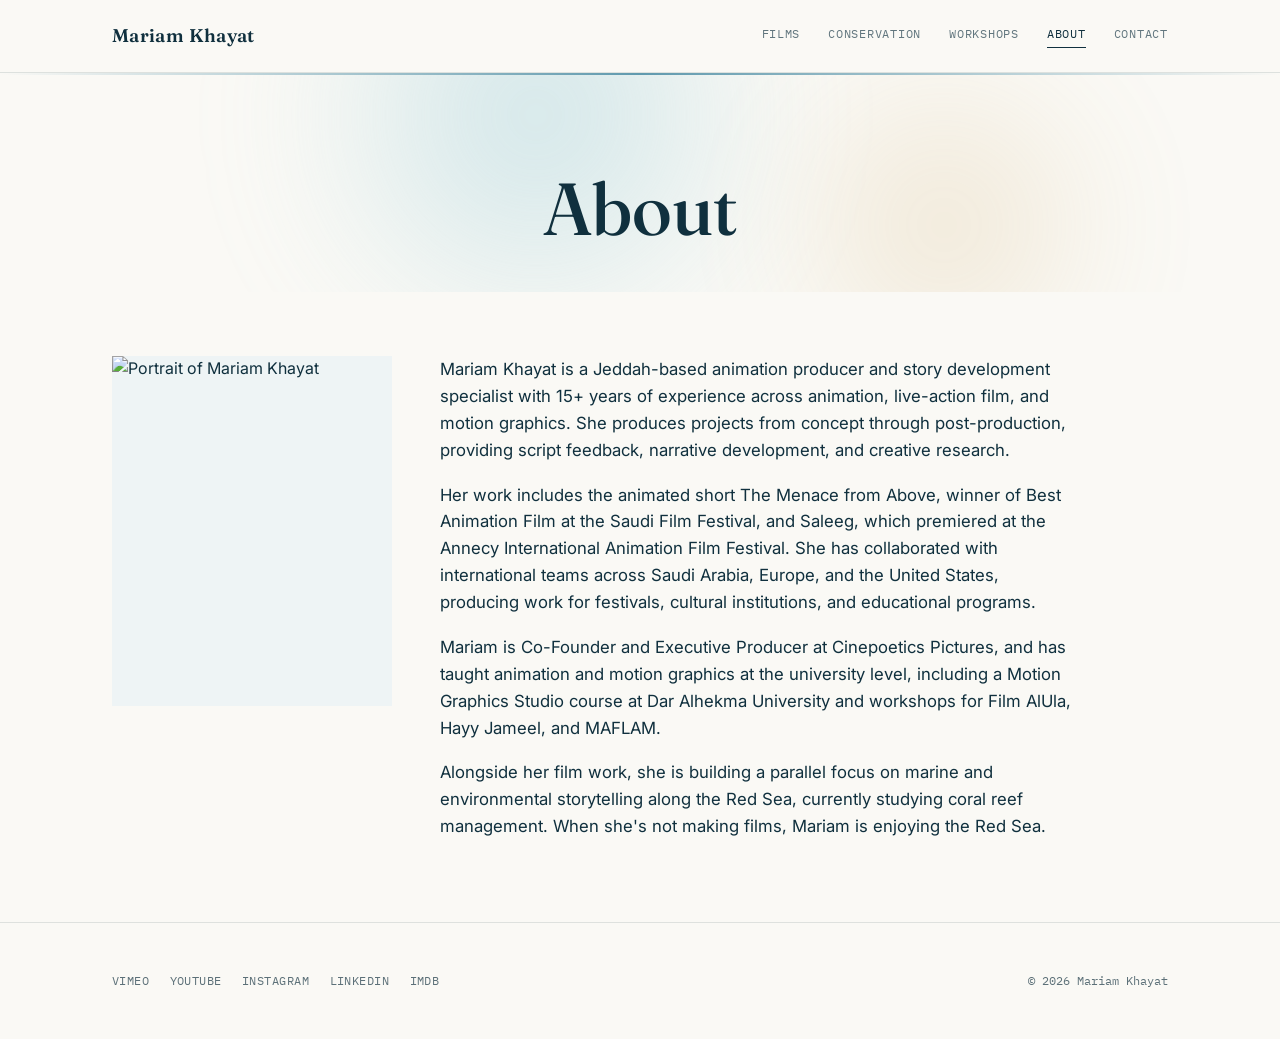
==== about.html @ 5240c720 "Add files via upload" ====
<!DOCTYPE html>
<html lang="en">
<head>
<meta charset="UTF-8">
<meta name="viewport" content="width=device-width, initial-scale=1">
<title>About — Mariam Khayat</title>
<link rel="preconnect" href="https://fonts.googleapis.com">
<link href="https://fonts.googleapis.com/css2?family=Fraunces:ital,opsz,wght@0,9..144,400;0,9..144,500;0,9..144,600;1,9..144,500&family=Inter:wght@400;500;600&family=IBM+Plex+Mono:wght@400;500&display=swap" rel="stylesheet">
<link rel="stylesheet" href="style.css">
</head>
<body>

<nav class="site-nav">
  <div class="wrap">
    <a href="index.html" class="name">Mariam Khayat</a>
    <div class="links">
      <a href="films.html" class="track-film">Films</a>
      <a href="conservation.html" class="track-cons">Conservation</a>
      <a href="workshops.html">Workshops</a>
      <a href="about.html" aria-current="page">About</a>
      <a href="contact.html">Contact</a>
    </div>
  </div>
</nav>
<div class="horizon"></div>

<header class="hero" style="padding-bottom:16px;">
  <div class="wrap">
    <h1>About</h1>
  </div>
</header>

<section class="block tight">
  <div class="wrap">
    <div style="display:grid; grid-template-columns: 280px 1fr; gap:48px; align-items:start;">
      <div style="aspect-ratio:4/5; background:var(--bg-alt); overflow:hidden;">
        <img src="portrait.jpg" alt="Portrait of Mariam Khayat" style="width:100%; height:100%; object-fit:cover;">
      </div>
      <div class="bio-body">
        <p>Mariam Khayat is a Jeddah-based animation producer and story development specialist with 15+ years of experience across animation, live-action film, and motion graphics. She produces projects from concept through post-production, providing script feedback, narrative development, and creative research.</p>
        <p>Her work includes the animated short The Menace from Above, winner of Best Animation Film at the Saudi Film Festival, and Saleeg, which premiered at the Annecy International Animation Film Festival. She has collaborated with international teams across Saudi Arabia, Europe, and the United States, producing work for festivals, cultural institutions, and educational programs.</p>
        <p>Mariam is Co-Founder and Executive Producer at Cinepoetics Pictures, and has taught animation and motion graphics at the university level, including a Motion Graphics Studio course at Dar Alhekma University and workshops for Film AlUla, Hayy Jameel, and MAFLAM.</p>
        <p>Alongside her film work, she is building a parallel focus on marine and environmental storytelling along the Red Sea, currently studying coral reef management. When she's not making films, Mariam is enjoying the Red Sea.</p>
      </div>
    </div>
  </div>
</section>

<footer>
  <div class="wrap">
    <div class="socials">
      <a href="https://vimeo.com/mariamkhayat">Vimeo</a>
      <a href="https://www.youtube.com/user/MarmarKhayat">YouTube</a>
      <a href="https://www.instagram.com/markhayat/">Instagram</a>
      <a href="https://www.linkedin.com/in/mariamkhayat/">LinkedIn</a>
      <a href="http://www.imdb.com/name/nm8464386/">IMDb</a>
    </div>
    <div class="copy">&copy; 2026 Mariam Khayat</div>
  </div>
</footer>

</body>
</html>
---- style.css ----
/* ============================================================
   Mariam Khayat — design tokens, v2 (light / sea-layered)
   Moved off the dark night-sea theme to a bright, white-forward
   palette in shades of sea blue, per direct feedback. Keeps the
   dual-track structure and the horizon-line signature, adds
   layered soft-light "through water" glows behind the hero for
   depth instead of flat color, and a slot for a real film still
   (TMFA) as the hero's anchor image.
   ============================================================ */

:root {
  --bg: #faf9f5;            /* warm white, primary background */
  --bg-alt: #eef4f5;        /* pale sea tint, alternate sections */
  --ink: #10303e;           /* deep sea-navy, primary text */
  --ink-dim: #5c7078;       /* muted secondary text */
  --sea-deep: #1c5770;      /* primary blue accent */
  --sea-mid: #4f8fa6;       /* mid blue, layered glows / links */
  --sea-glow: #a9d4de;      /* pale glow accent for depth layers */
  --gold: #c9a15a;          /* AlUla gold — sparing accent */
  --coral: #b5573f;         /* film/director track accent */
  --seagrass: #4b7d68;      /* conservation track accent */
  --line: rgba(16,48,62,0.12);
  --radius: 2px;

  --font-display: "Fraunces", "Iowan Old Style", serif;
  --font-body: "Inter", -apple-system, sans-serif;
  --font-mono: "IBM Plex Mono", monospace;
}

* { box-sizing: border-box; }

html { scroll-behavior: smooth; }

@media (prefers-reduced-motion: reduce) {
  html { scroll-behavior: auto; }
  * { animation-duration: 0.001ms !important; transition-duration: 0.001ms !important; }
}

body {
  margin: 0;
  background: var(--bg);
  color: var(--ink);
  font-family: var(--font-body);
  font-size: 16px;
  line-height: 1.6;
  -webkit-font-smoothing: antialiased;
}

a { color: inherit; text-decoration: none; }
img { max-width: 100%; display: block; }

.wrap {
  max-width: 1120px;
  margin: 0 auto;
  padding: 0 32px;
}

/* ---------- Nav ---------- */

.site-nav {
  position: sticky;
  top: 0;
  z-index: 50;
  background: rgba(250,249,245,0.88);
  backdrop-filter: blur(6px);
  border-bottom: 1px solid var(--line);
}

.site-nav .wrap {
  display: flex;
  align-items: center;
  justify-content: space-between;
  height: 72px;
}

.site-nav .name {
  font-family: var(--font-display);
  font-size: 1.15rem;
  font-weight: 600;
  letter-spacing: 0.02em;
  color: var(--ink);
}

.site-nav .links {
  display: flex;
  gap: 28px;
  font-family: var(--font-mono);
  font-size: 0.78rem;
  letter-spacing: 0.06em;
  text-transform: uppercase;
}

.site-nav .links a {
  opacity: 0.65;
  color: var(--ink);
  border-bottom: 1px solid transparent;
  padding-bottom: 4px;
  transition: opacity 0.2s, border-color 0.2s;
}

.site-nav .links a:hover,
.site-nav .links a[aria-current="page"] {
  opacity: 1;
  border-color: currentColor;
}

.site-nav .links a.track-film:hover, .site-nav .links a.track-film[aria-current="page"] { color: var(--coral); }
.site-nav .links a.track-cons:hover, .site-nav .links a.track-cons[aria-current="page"] { color: var(--seagrass); }

/* ---------- Horizon signature ---------- */

.horizon {
  position: relative;
  height: 2px;
  background: linear-gradient(90deg, transparent, var(--sea-mid), transparent);
  margin: 0 auto;
  width: 100%;
  opacity: 0.9;
}

.horizon.tone-film { background: linear-gradient(90deg, transparent, var(--coral), transparent); }
.horizon.tone-cons { background: linear-gradient(90deg, transparent, var(--seagrass), transparent); }

/* ---------- Hero ---------- */

.hero {
  position: relative;
  padding: 96px 0 72px;
  text-align: center;
  overflow: hidden;
}

/* Soft layered glows behind the hero, like light through shallow
   water — this is the "not flat, has depth" element, done as
   static layered gradients rather than motion. */
.hero::before,
.hero::after {
  content: "";
  position: absolute;
  border-radius: 50%;
  filter: blur(60px);
  z-index: 0;
  pointer-events: none;
}

.hero::before {
  width: 520px; height: 520px;
  background: radial-gradient(circle, var(--sea-glow) 0%, transparent 70%);
  top: -220px; left: 50%;
  transform: translateX(-70%);
  opacity: 0.55;
}

.hero::after {
  width: 380px; height: 380px;
  background: radial-gradient(circle, var(--gold) 0%, transparent 70%);
  top: -40px; left: 50%;
  transform: translateX(30%);
  opacity: 0.22;
}

.hero .wrap { position: relative; z-index: 1; }

.hero .eyebrow {
  font-family: var(--font-mono);
  font-size: 0.75rem;
  letter-spacing: 0.14em;
  text-transform: uppercase;
  color: var(--ink-dim);
  margin-bottom: 22px;
}

.hero h1 {
  font-family: var(--font-display);
  font-weight: 500;
  font-size: clamp(2.6rem, 6vw, 4.6rem);
  line-height: 1.02;
  margin: 0 0 30px;
  color: var(--ink);
}

.split-tagline {
  display: flex;
  justify-content: center;
  align-items: center;
  gap: 22px;
  flex-wrap: wrap;
  font-family: var(--font-mono);
  font-size: 0.85rem;
  letter-spacing: 0.04em;
  color: var(--ink-dim);
}

.split-tagline .sep { color: var(--gold); }

/* ---------- Hero anchor image (film still) ---------- */

.hero-image {
  position: relative;
  z-index: 1;
  margin: 44px auto 0;
  max-width: 980px;
  aspect-ratio: 21/9;
  border-radius: 3px;
  overflow: hidden;
  box-shadow: 0 40px 80px -24px rgba(16,48,62,0.4);
  background: linear-gradient(135deg, var(--sea-deep), var(--sea-mid));
}

@media (max-width: 1040px) {
  .hero-image { max-width: 92%; }
}

.hero-image img {
  width: 100%; height: 100%;
  object-fit: cover;
}

.hero-image .placeholder-note {
  position: absolute;
  inset: 0;
  display: flex;
  align-items: center;
  justify-content: center;
  font-family: var(--font-mono);
  font-size: 0.75rem;
  letter-spacing: 0.05em;
  color: rgba(255,255,255,0.85);
  text-align: center;
  padding: 24px;
}

/* ---------- Track cards ---------- */

.tracks {
  position: relative;
  z-index: 1;
  display: grid;
  grid-template-columns: 1fr 1fr;
  gap: 1px;
  background: var(--line);
  margin-top: 64px;
  border: 1px solid var(--line);
}

@media (max-width: 720px) {
  .tracks { grid-template-columns: 1fr; }
}

.track-card {
  background: var(--bg);
  padding: 48px 40px;
  transition: background 0.25s;
}

.track-card:hover { background: var(--bg-alt); }

.track-card .label {
  font-family: var(--font-mono);
  font-size: 0.72rem;
  letter-spacing: 0.12em;
  text-transform: uppercase;
  margin-bottom: 14px;
}

.track-card.film .label { color: var(--coral); }
.track-card.cons .label { color: var(--seagrass); }

.track-card h2 {
  font-family: var(--font-display);
  font-size: 1.7rem;
  font-weight: 500;
  margin: 0 0 14px;
  color: var(--ink);
}

.track-card.film h2 { font-style: italic; }

.track-card p {
  color: var(--ink-dim);
  font-size: 0.95rem;
  margin: 0 0 20px;
}

.track-card.cons p { font-family: var(--font-body); }
.track-card.film p { font-family: var(--font-display); font-size: 1.02rem; line-height: 1.55; }

.track-card .go {
  font-family: var(--font-mono);
  font-size: 0.78rem;
  letter-spacing: 0.05em;
}

.track-card.film .go { color: var(--coral); }
.track-card.cons .go { color: var(--seagrass); }

/* ---------- Sections ---------- */

section.block { padding: 96px 0; }
section.block.tight { padding: 64px 0; }
section.block.paper { background: var(--bg-alt); }

.kicker {
  font-family: var(--font-mono);
  font-size: 0.75rem;
  letter-spacing: 0.12em;
  text-transform: uppercase;
  color: var(--ink-dim);
  margin-bottom: 18px;
}

h2.section-title {
  font-family: var(--font-display);
  font-weight: 500;
  font-size: clamp(1.7rem, 3.4vw, 2.3rem);
  margin: 0 0 28px;
  max-width: 720px;
  color: var(--ink);
}

.bio-body {
  max-width: 640px;
  font-size: 1.05rem;
}

.bio-body p { margin: 0 0 18px; }

/* ---------- Credits / lists ---------- */

.credit-row {
  display: flex;
  justify-content: space-between;
  align-items: baseline;
  gap: 24px;
  padding: 22px 0;
  border-top: 1px solid var(--line);
}

.credit-row:last-child { border-bottom: 1px solid var(--line); }

.credit-row .title {
  font-family: var(--font-display);
  font-size: 1.2rem;
  color: var(--ink);
}

.credit-row .title a {
  color: var(--ink);
  border-bottom: 1px solid var(--coral);
  transition: color 0.2s;
}

.credit-row .title a:hover { color: var(--coral); }

.credit-row .meta {
  font-family: var(--font-mono);
  font-size: 0.78rem;
  letter-spacing: 0.03em;
  color: var(--ink-dim);
  white-space: nowrap;
}

/* ---------- Video grid ---------- */

.video-grid {
  display: grid;
  grid-template-columns: repeat(auto-fit, minmax(280px, 1fr));
  gap: 28px;
  margin-top: 36px;
}

.video-card { border: 1px solid var(--line); background: var(--bg); }
.video-card .frame {
  aspect-ratio: 16/9;
  background: var(--bg-alt);
  position: relative;
  overflow: hidden;
}
.video-card iframe { width: 100%; height: 100%; border: 0; }

.video-card .cap {
  padding: 16px 18px;
  font-family: var(--font-mono);
  font-size: 0.78rem;
  color: var(--ink-dim);
  letter-spacing: 0.02em;
}

/* ---------- Footer ---------- */

footer {
  border-top: 1px solid var(--line);
  padding: 48px 0;
}

footer .wrap {
  display: flex;
  justify-content: space-between;
  align-items: center;
  flex-wrap: wrap;
  gap: 20px;
}

footer .socials {
  display: flex;
  gap: 20px;
  font-family: var(--font-mono);
  font-size: 0.78rem;
  letter-spacing: 0.04em;
  text-transform: uppercase;
  color: var(--ink-dim);
}

footer .socials a:hover { color: var(--sea-deep); }

footer .copy {
  font-family: var(--font-mono);
  font-size: 0.72rem;
  color: var(--ink-dim);
}

/* ---------- Visual film cards ---------- */

.film-grid {
  display: grid;
  grid-template-columns: repeat(auto-fit, minmax(300px, 1fr));
  gap: 32px;
  margin-top: 12px;
}

.film-card {
  border: 1px solid var(--line);
  background: var(--bg);
}

.film-card .thumb {
  aspect-ratio: 3/4;
  background: linear-gradient(135deg, var(--sea-deep), var(--sea-mid));
  overflow: hidden;
}

.film-grid.compact .thumb { aspect-ratio: 16/9; }

.film-card .thumb img {
  width: 100%; height: 100%;
  object-fit: cover;
}

.film-card .body { padding: 20px 22px 22px; }

.film-card h3 {
  font-family: var(--font-display);
  font-size: 1.3rem;
  font-weight: 500;
  margin: 0 0 8px;
  color: var(--ink);
}

.film-card h3 a { color: var(--ink); }
.film-card h3 a:hover { color: var(--coral); }

.film-card p {
  color: var(--ink-dim);
  font-size: 0.92rem;
  margin: 0 0 18px;
}

.film-card .actions {
  display: flex;
  flex-wrap: wrap;
  gap: 10px;
}

.film-card .actions a {
  font-family: var(--font-mono);
  font-size: 0.7rem;
  letter-spacing: 0.05em;
  text-transform: uppercase;
  border: 1px solid var(--ink);
  padding: 8px 14px;
  color: var(--ink);
  transition: background 0.2s, color 0.2s;
}

.film-card .actions a:hover { background: var(--ink); color: var(--bg); }
.film-card .actions a.netflix:hover { background: var(--coral); color: var(--bg); border-color: var(--coral); }

.film-card .hint {
  display: block;
  font-family: var(--font-mono);
  font-size: 0.7rem;
  letter-spacing: 0.04em;
  color: var(--coral);
  margin: -4px 0 14px;
}

.film-card .hint:hover { text-decoration: underline; }

/* ---------- In-page jump nav ---------- */

.jump-nav {
  display: flex;
  flex-wrap: wrap;
  gap: 24px;
  font-family: var(--font-mono);
  font-size: 0.75rem;
  letter-spacing: 0.05em;
  text-transform: uppercase;
  color: var(--ink-dim);
  padding: 18px 0;
  border-top: 1px solid var(--line);
  border-bottom: 1px solid var(--line);
}

.jump-nav a:hover { color: var(--coral); }

/* ---------- Compact award/festival lists ---------- */

ul.compact-list {
  columns: 2;
  column-gap: 32px;
  margin: 12px 0 0;
  padding: 0;
  list-style: none;
}

ul.compact-list li {
  font-size: 0.85rem;
  line-height: 1.5;
  color: var(--ink-dim);
  padding: 6px 0;
  border-bottom: 1px solid var(--line);
  break-inside: avoid;
}

ul.compact-list li strong { color: var(--ink); font-weight: 500; }

@media (max-width: 640px) {
  ul.compact-list { columns: 1; }
}

/* ---------- Compact producer card grid ---------- */

.film-grid.compact { grid-template-columns: repeat(auto-fit, minmax(200px, 1fr)); gap: 20px; }
.film-grid.compact .body { padding: 12px 14px 14px; }
.film-grid.compact h3 { font-size: 1rem; }
.film-grid.compact p { font-size: 0.8rem; margin-bottom: 10px; }
.film-grid.compact .actions a { font-size: 0.65rem; padding: 6px 10px; }

/* ---------- Pointer card (links Films → Workshops page) ---------- */

.pointer-card {
  border: 1px solid var(--line);
  background: var(--bg-alt);
  padding: 28px 32px;
  display: flex;
  justify-content: space-between;
  align-items: center;
  gap: 20px;
  flex-wrap: wrap;
}

.pointer-card h3 {
  font-family: var(--font-display);
  font-size: 1.1rem;
  margin: 0 0 6px;
  color: var(--ink);
}

.pointer-card p { margin: 0; color: var(--ink-dim); font-size: 0.9rem; }

.pill-list {
  display: flex;
  flex-wrap: wrap;
  gap: 10px;
  margin-top: 8px;
}

.pill {
  border: 1px solid var(--line);
  padding: 7px 14px;
  font-family: var(--font-mono);
  font-size: 0.75rem;
  color: var(--ink-dim);
}

/* ---------- Workshop cards (image + description) ---------- */

.workshop-card {
  display: grid;
  grid-template-columns: 220px 1fr;
  gap: 24px;
  margin-bottom: 36px;
  align-items: start;
}

@media (max-width: 640px) {
  .workshop-card { grid-template-columns: 1fr; }
}

.workshop-card .thumb {
  aspect-ratio: 4/3;
  background: var(--bg-alt);
  overflow: hidden;
}

.workshop-card .thumb img {
  width: 100%; height: 100%;
  object-fit: cover;
}

.workshop-card h3 {
  font-family: var(--font-display);
  font-size: 1.15rem;
  font-weight: 500;
  margin: 0 0 6px;
  color: var(--ink);
}

.workshop-card .org {
  font-family: var(--font-mono);
  font-size: 0.72rem;
  letter-spacing: 0.05em;
  text-transform: uppercase;
  color: var(--seagrass);
  margin-bottom: 10px;
}

.workshop-card p {
  color: var(--ink-dim);
  font-size: 0.92rem;
  margin: 0;
}

/* ---------- Compact festival/awards list ---------- */

.fest-compact {
  display: grid;
  grid-template-columns: 1fr 1fr;
  gap: 2px 28px;
  margin-top: 8px;
}

@media (max-width: 640px) {
  .fest-compact { grid-template-columns: 1fr; }
}

.fest-compact .row {
  display: flex;
  justify-content: space-between;
  gap: 12px;
  padding: 6px 0;
  border-bottom: 1px solid var(--line);
  font-size: 0.82rem;
}

.fest-compact .row .meta {
  font-family: var(--font-mono);
  font-size: 0.7rem;
  color: var(--ink-dim);
  white-space: nowrap;
}

/* ---------- Spotlight section (Games / Workshops) ---------- */

.spotlight {
  background: linear-gradient(180deg, var(--bg-alt), var(--bg));
  border-top: 3px solid var(--gold);
  border-bottom: 3px solid var(--gold);
}

.btn {
  display: inline-block;
  border: 1px solid currentColor;
  padding: 12px 22px;
  font-family: var(--font-mono);
  font-size: 0.78rem;
  letter-spacing: 0.06em;
  text-transform: uppercase;
  color: var(--ink);
  transition: background 0.2s, color 0.2s;
}

.btn.gold:hover { background: var(--gold); color: var(--bg); }
.btn.coral:hover { background: var(--coral); color: var(--bg); }
.btn.seagrass:hover { background: var(--seagrass); color: var(--bg); }
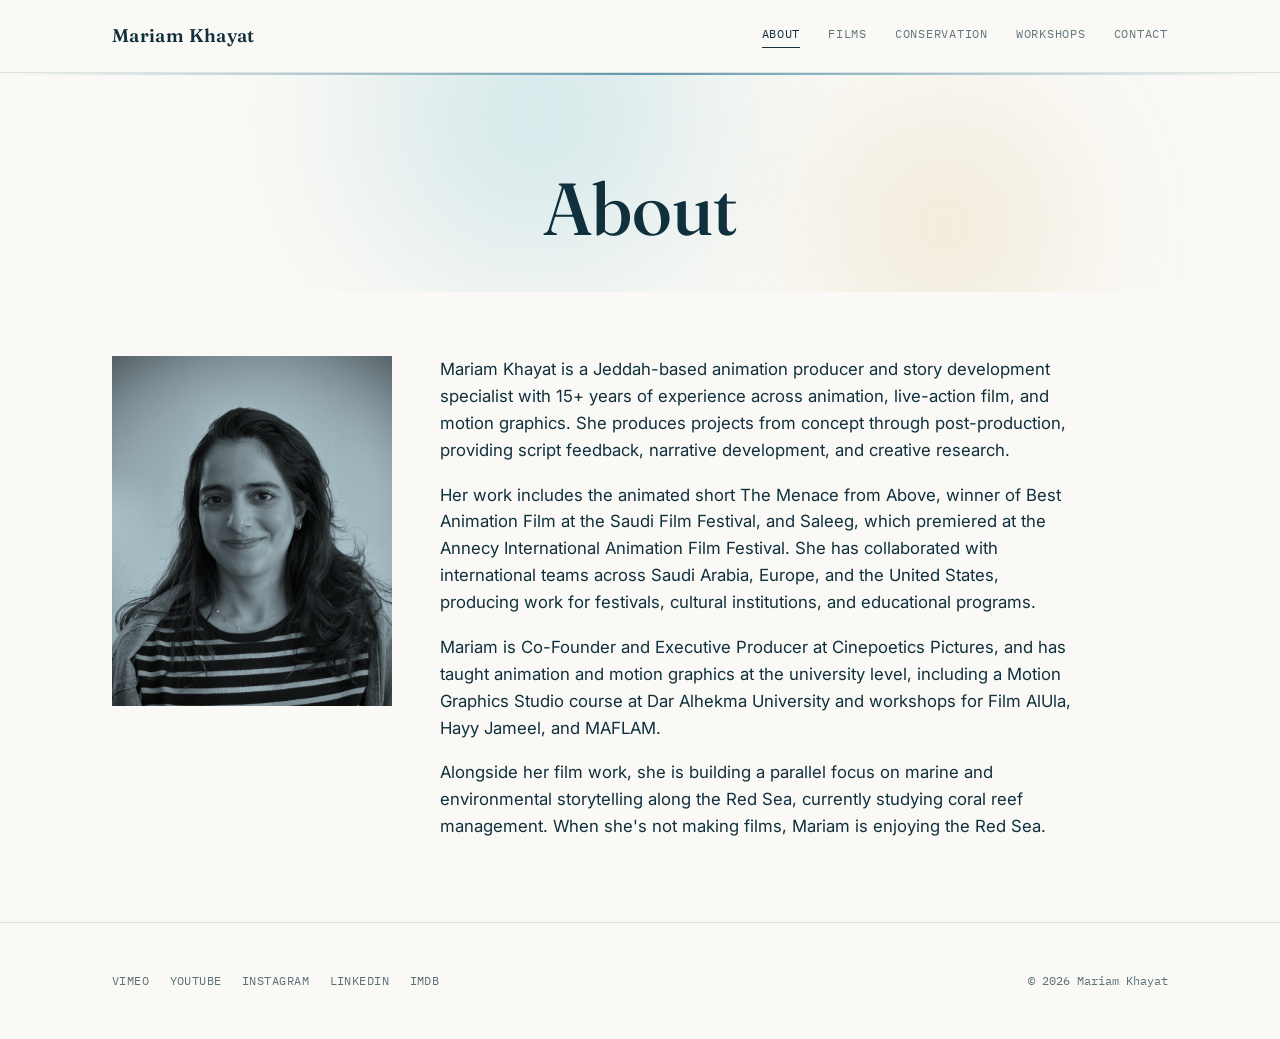
==== commit 3c1d77b1: "Add files via upload" ====
--- a/about.html
+++ b/about.html
@@ -14,10 +14,10 @@
   <div class="wrap">
     <a href="index.html" class="name">Mariam Khayat</a>
     <div class="links">
+      <a href="about.html" aria-current="page">About</a>
       <a href="films.html" class="track-film">Films</a>
       <a href="conservation.html" class="track-cons">Conservation</a>
       <a href="workshops.html">Workshops</a>
-      <a href="about.html" aria-current="page">About</a>
       <a href="contact.html">Contact</a>
     </div>
   </div>
@@ -33,8 +33,9 @@
 <section class="block tight">
   <div class="wrap">
     <div style="display:grid; grid-template-columns: 280px 1fr; gap:48px; align-items:start;">
-      <div style="aspect-ratio:4/5; background:var(--bg-alt); overflow:hidden;">
-        <img src="portrait.jpg" alt="Portrait of Mariam Khayat" style="width:100%; height:100%; object-fit:cover;">
+      <div style="position:relative; aspect-ratio:4/5; background:var(--bg-alt); overflow:hidden;">
+        <img src="Mariam%20Khayat%20Headshot%202026.jpeg" alt="Portrait of Mariam Khayat" style="width:100%; height:100%; object-fit:cover;">
+        <div style="position:absolute; inset:0; background:rgba(28,87,112,0.38); mix-blend-mode:multiply;"></div>
       </div>
       <div class="bio-body">
         <p>Mariam Khayat is a Jeddah-based animation producer and story development specialist with 15+ years of experience across animation, live-action film, and motion graphics. She produces projects from concept through post-production, providing script feedback, narrative development, and creative research.</p>
--- a/style.css
+++ b/style.css
@@ -237,10 +237,8 @@
   z-index: 1;
   display: grid;
   grid-template-columns: 1fr 1fr;
-  gap: 1px;
-  background: var(--line);
-  margin-top: 64px;
-  border: 1px solid var(--line);
+  gap: 48px;
+  margin-top: 32px;
 }
 
 @media (max-width: 720px) {
@@ -248,12 +246,12 @@
 }
 
 .track-card {
-  background: var(--bg);
-  padding: 48px 40px;
-  transition: background 0.25s;
-}
-
-.track-card:hover { background: var(--bg-alt); }
+  background: none;
+  padding: 0;
+  transition: opacity 0.25s;
+}
+
+.track-card:hover { opacity: 0.75; }
 
 .track-card .label {
   font-family: var(--font-mono);
@@ -274,7 +272,7 @@
   color: var(--ink);
 }
 
-.track-card.film h2 { font-style: italic; }
+.track-card.film h2 { }
 
 .track-card p {
   color: var(--ink-dim);
@@ -434,6 +432,7 @@
 }
 
 .film-card .thumb {
+  display: block;
   aspect-ratio: 3/4;
   background: linear-gradient(135deg, var(--sea-deep), var(--sea-mid));
   overflow: hidden;
@@ -443,7 +442,8 @@
 
 .film-card .thumb img {
   width: 100%; height: 100%;
-  object-fit: cover;
+  object-fit: contain;
+  background: var(--bg-alt);
 }
 
 .film-card .body { padding: 20px 22px 22px; }
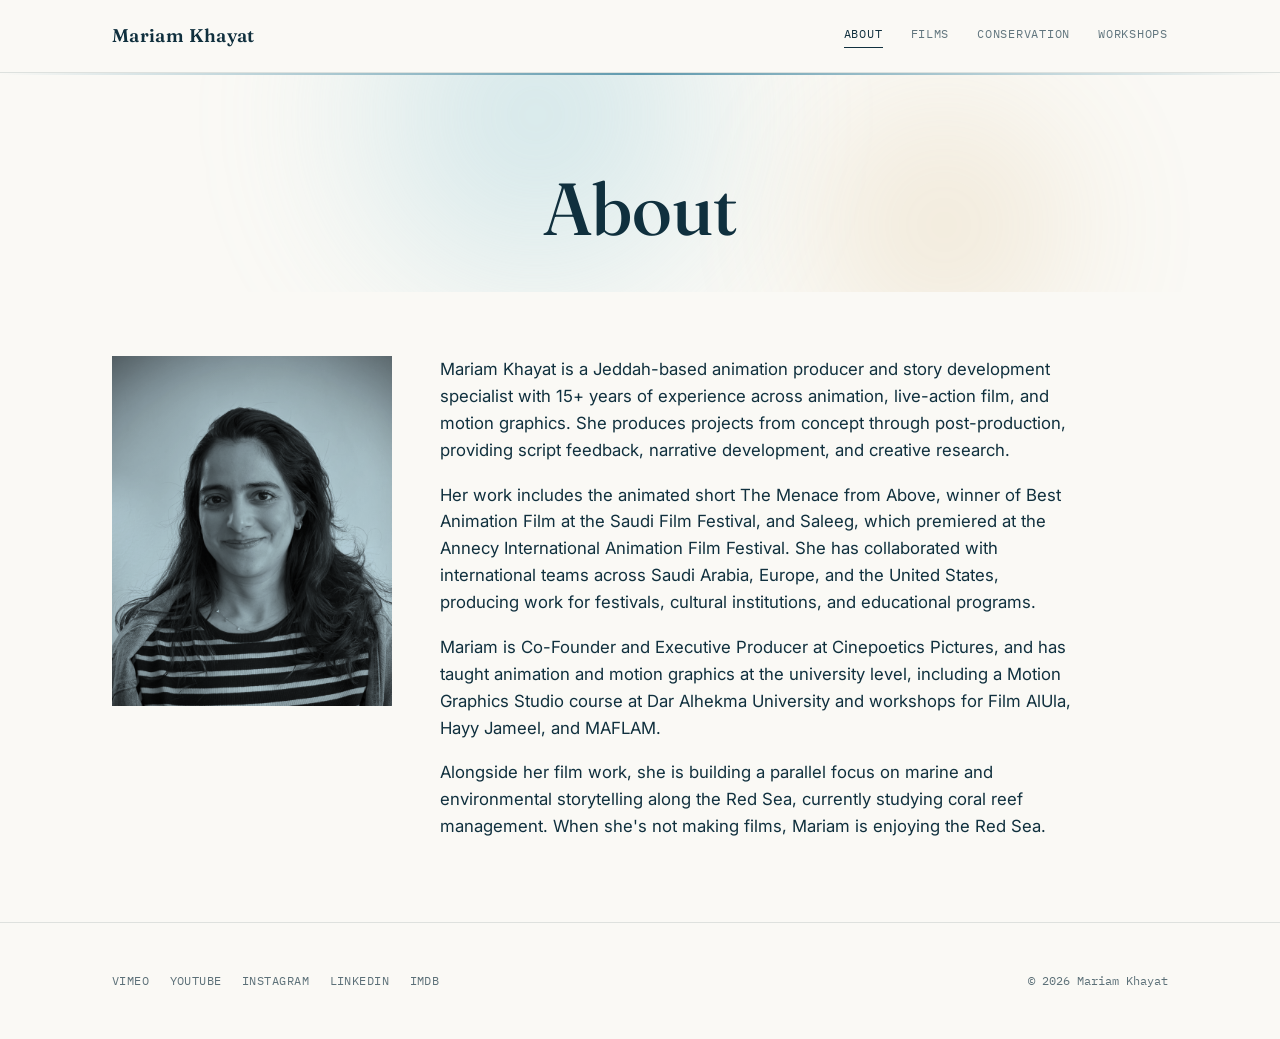
==== commit 62363895: "Add files via upload" ====
--- a/about.html
+++ b/about.html
@@ -18,7 +18,6 @@
       <a href="films.html" class="track-film">Films</a>
       <a href="conservation.html" class="track-cons">Conservation</a>
       <a href="workshops.html">Workshops</a>
-      <a href="contact.html">Contact</a>
     </div>
   </div>
 </nav>
@@ -35,7 +34,7 @@
     <div style="display:grid; grid-template-columns: 280px 1fr; gap:48px; align-items:start;">
       <div style="position:relative; aspect-ratio:4/5; background:var(--bg-alt); overflow:hidden;">
         <img src="Mariam%20Khayat%20Headshot%202026.jpeg" alt="Portrait of Mariam Khayat" style="width:100%; height:100%; object-fit:cover;">
-        <div style="position:absolute; inset:0; background:rgba(28,87,112,0.38); mix-blend-mode:multiply;"></div>
+        <div style="position:absolute; inset:0; background:linear-gradient(135deg, var(--sea-deep), var(--sea-mid)); opacity:0.4; mix-blend-mode:multiply;"></div>
       </div>
       <div class="bio-body">
         <p>Mariam Khayat is a Jeddah-based animation producer and story development specialist with 15+ years of experience across animation, live-action film, and motion graphics. She produces projects from concept through post-production, providing script feedback, narrative development, and creative research.</p>
--- a/style.css
+++ b/style.css
@@ -634,6 +634,8 @@
 
 /* ---------- Compact festival/awards list ---------- */
 
+.kicker.gold { color: var(--gold); }
+
 .fest-compact {
   display: grid;
   grid-template-columns: 1fr 1fr;
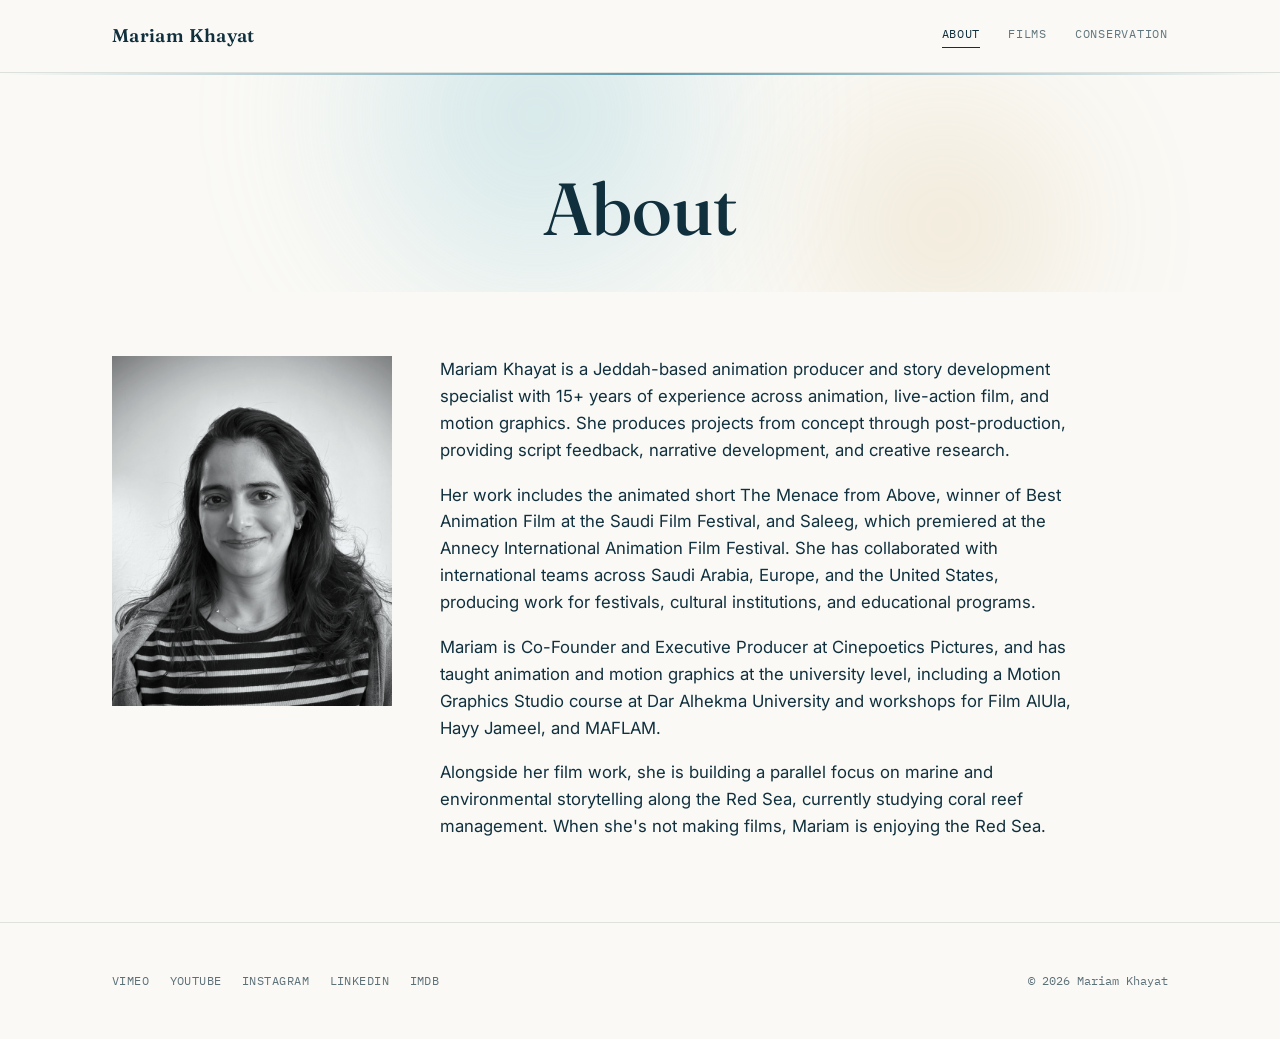
==== commit 60776f91: "Add files via upload" ====
--- a/about.html
+++ b/about.html
@@ -17,7 +17,6 @@
       <a href="about.html" aria-current="page">About</a>
       <a href="films.html" class="track-film">Films</a>
       <a href="conservation.html" class="track-cons">Conservation</a>
-      <a href="workshops.html">Workshops</a>
     </div>
   </div>
 </nav>
@@ -34,7 +33,7 @@
     <div style="display:grid; grid-template-columns: 280px 1fr; gap:48px; align-items:start;">
       <div style="position:relative; aspect-ratio:4/5; background:var(--bg-alt); overflow:hidden;">
         <img src="Mariam%20Khayat%20Headshot%202026.jpeg" alt="Portrait of Mariam Khayat" style="width:100%; height:100%; object-fit:cover;">
-        <div style="position:absolute; inset:0; background:linear-gradient(135deg, var(--sea-deep), var(--sea-mid)); opacity:0.4; mix-blend-mode:multiply;"></div>
+        <div style="position:absolute; inset:0; background:var(--sea-deep); opacity:0.08; mix-blend-mode:multiply;"></div>
       </div>
       <div class="bio-body">
         <p>Mariam Khayat is a Jeddah-based animation producer and story development specialist with 15+ years of experience across animation, live-action film, and motion graphics. She produces projects from concept through post-production, providing script feedback, narrative development, and creative research.</p>
--- a/style.css
+++ b/style.css
@@ -200,7 +200,6 @@
   z-index: 1;
   margin: 44px auto 0;
   max-width: 980px;
-  aspect-ratio: 21/9;
   border-radius: 3px;
   overflow: hidden;
   box-shadow: 0 40px 80px -24px rgba(16,48,62,0.4);
@@ -212,8 +211,8 @@
 }
 
 .hero-image img {
-  width: 100%; height: 100%;
-  object-fit: cover;
+  width: 100%; height: auto;
+  display: block;
 }
 
 .hero-image .placeholder-note {
@@ -427,14 +426,13 @@
 }
 
 .film-card {
-  border: 1px solid var(--line);
   background: var(--bg);
 }
 
 .film-card .thumb {
   display: block;
   aspect-ratio: 3/4;
-  background: linear-gradient(135deg, var(--sea-deep), var(--sea-mid));
+  background: var(--bg);
   overflow: hidden;
 }
 
@@ -443,6 +441,11 @@
 .film-card .thumb img {
   width: 100%; height: 100%;
   object-fit: contain;
+  background: var(--bg);
+}
+
+.block.paper .film-card .thumb,
+.block.paper .film-card .thumb img {
   background: var(--bg-alt);
 }
 
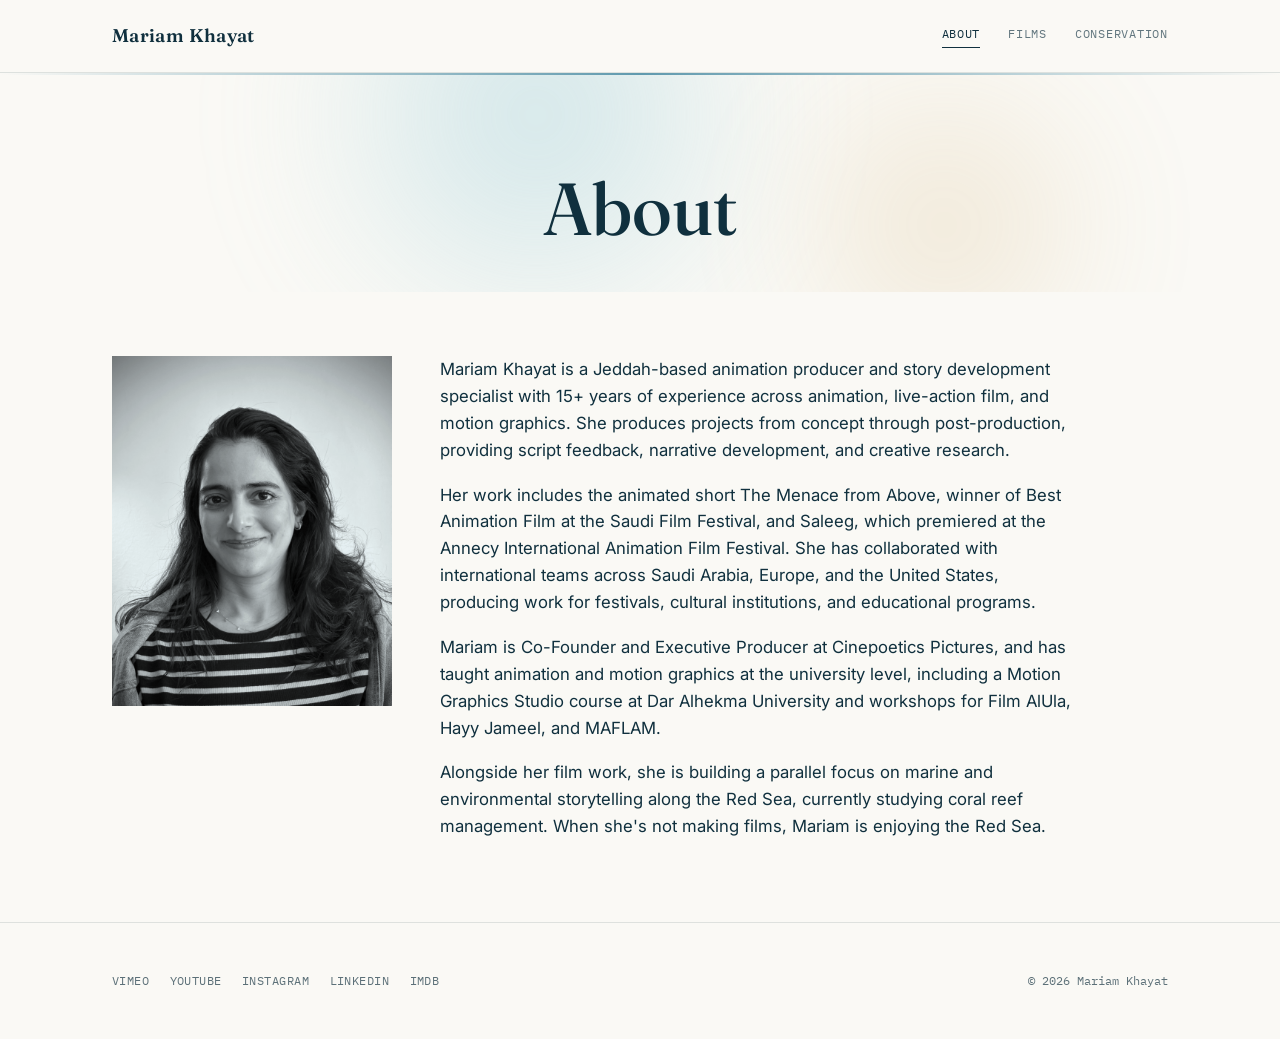
==== commit dee9adce: "Add files via upload" ====
--- a/about.html
+++ b/about.html
@@ -33,7 +33,7 @@
     <div style="display:grid; grid-template-columns: 280px 1fr; gap:48px; align-items:start;">
       <div style="position:relative; aspect-ratio:4/5; background:var(--bg-alt); overflow:hidden;">
         <img src="Mariam%20Khayat%20Headshot%202026.jpeg" alt="Portrait of Mariam Khayat" style="width:100%; height:100%; object-fit:cover;">
-        <div style="position:absolute; inset:0; background:var(--sea-deep); opacity:0.08; mix-blend-mode:multiply;"></div>
+        <div style="position:absolute; inset:0; background:var(--sea-mid); opacity:0.15; mix-blend-mode:multiply;"></div>
       </div>
       <div class="bio-body">
         <p>Mariam Khayat is a Jeddah-based animation producer and story development specialist with 15+ years of experience across animation, live-action film, and motion graphics. She produces projects from concept through post-production, providing script feedback, narrative development, and creative research.</p>
--- a/style.css
+++ b/style.css
@@ -426,7 +426,7 @@
 }
 
 .film-card {
-  background: var(--bg);
+  background: none;
 }
 
 .film-card .thumb {
